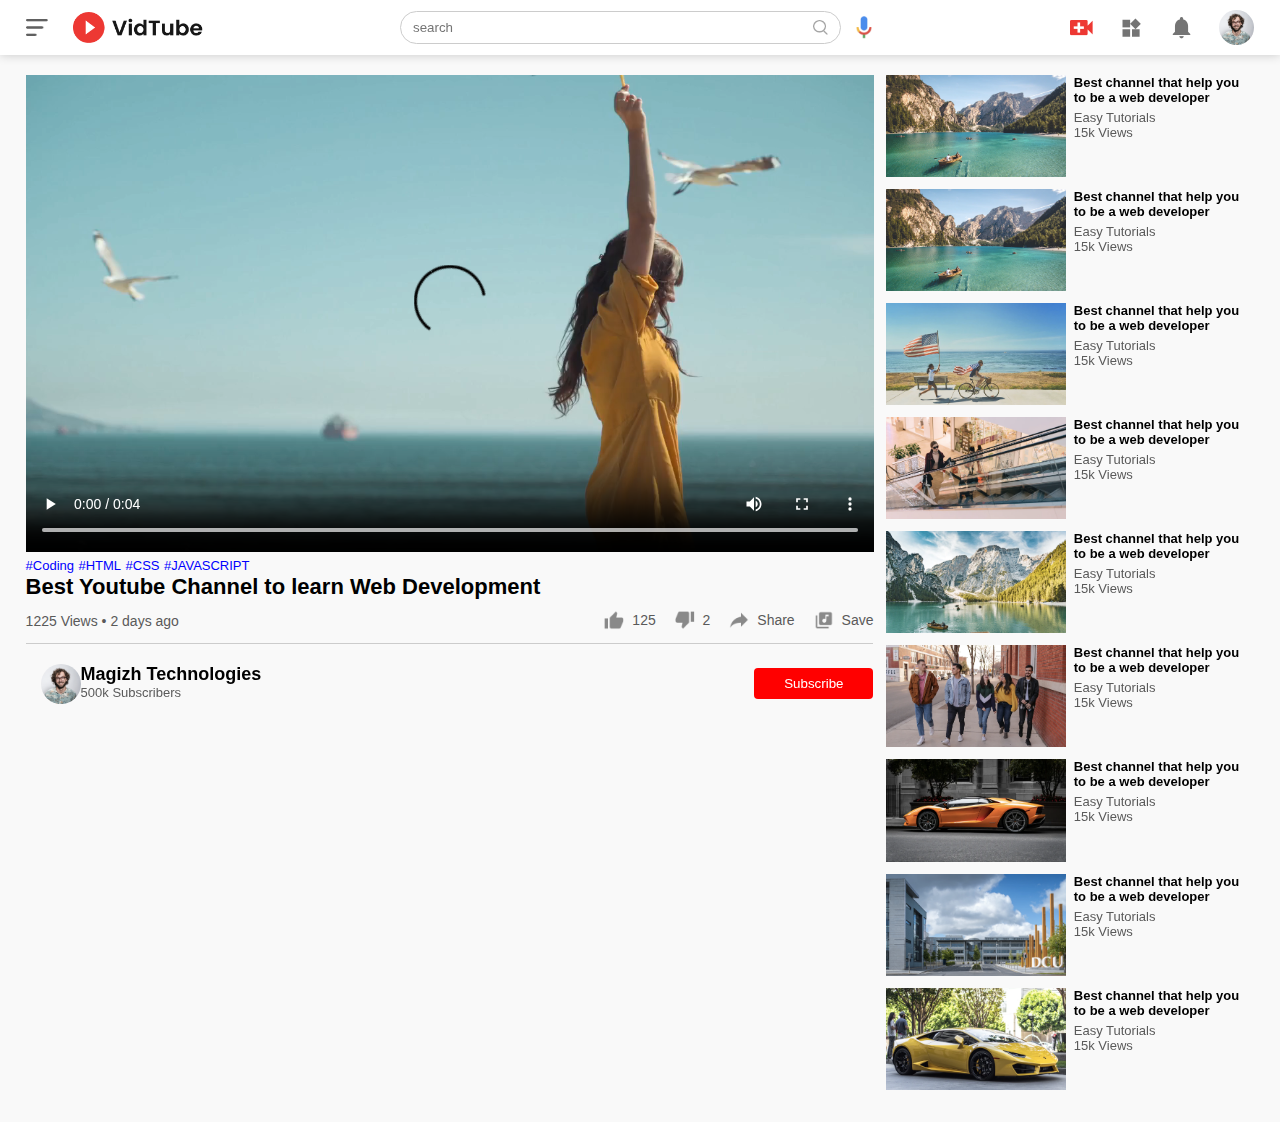
==== playvideo.html @ 8287a052 "Added  till 1.40" ====
<!DOCTYPE html>
<html lang="en">
<head>
    <meta charset="UTF-8">
    <meta name="viewport" content="width=device-width, initial-scale=1.0">
    <title>Play Video - Magizh Technologies</title>
    <link rel="stylesheet" href="style.css">
</head>
<body>

    <nav class="flex-div">
        <div class="nav-left flex-div">   
        <img src="images/menu.png" alt="" class="menu-icon">    
        <img src="images/logo.png" alt="" class="logo">    
    </div>
    <div class="nav-middle flex-div">   
        <div class="search-box flex-div">
            <input type="text" placeholder="search">
            <img src="images/search.png" alt="">
        </div>
        <img src="images/voice-search.png" class="mic-icon" alt="">
        
    </div>
    <div class="nav-right flex-div">   
        <img src="images/upload.png" alt="">    
        <img src="images/more.png" alt="">    
        <img src="images/notification.png" alt="">    
        <img src="images/Jack.png" alt="" class="user-icon">    
    </div>
    </nav>
<div class="container play-container">
    <div class="row">
        <div class="play-video">
            <video controls autoplay>
                <source src="images/video.mp4" type="video/mp4">
            </video>

            <div class="tags">
                <a href="">#Coding</a>
                <a href="">#HTML</a>
                <a href="">#CSS</a>
                <a href="">#JAVASCRIPT</a>
            </div>
            <h3>Best Youtube Channel to learn Web Development</h3>
            <div class="play-video-info">
                <p>1225 Views &bull; 2 days ago </p>
                <div>
                    <a href=""><img src="images/like.png" alt="">125</a>
                    <a href=""><img src="images/dislike.png" alt="">2</a>
                    <a href=""><img src="images/share.png" alt="">Share</a>
                    <a href=""><img src="images/save.png" alt="">Save</a>
                </div>
            </div>
            <hr>
            <div class="publisher">
                <img src="images/Jack.png" alt="">
                <div>
                    <p>Magizh Technologies</p>
                    <span>500k Subscribers</span>
                </div>
                <button type="button">Subscribe</button>

            </div>



        </div>
        <div class="right-sidebar">
            <div class="side-video-list">
                <a href="" class="small-thumbnail">

                    <img src="images/thumbnail1.png" alt="">
                </a>
                <div class="vid-info">
                    <a href="" >Best channel that help you to be a web developer</a>
                    <p>Easy Tutorials</p>
                    <p>15k Views</p>

                </div>
            </div>
            <div class="side-video-list">
                <a href="" class="small-thumbnail">

                    <img src="images/thumbnail1.png" alt="">
                </a>
                <div class="vid-info">
                    <a href="" >Best channel that help you to be a web developer</a>
                    <p>Easy Tutorials</p>
                    <p>15k Views</p>

                </div>
            </div>
            <div class="side-video-list">
                <a href="" class="small-thumbnail">

                    <img src="images/thumbnail2.png" alt="">
                </a>
                <div class="vid-info">
                    <a href="" >Best channel that help you to be a web developer</a>
                    <p>Easy Tutorials</p>
                    <p>15k Views</p>

                </div>
            </div>
            <div class="side-video-list">
                <a href="" class="small-thumbnail">

                    <img src="images/thumbnail3.png" alt="">
                </a>
                <div class="vid-info">
                    <a href="" >Best channel that help you to be a web developer</a>
                    <p>Easy Tutorials</p>
                    <p>15k Views</p>

                </div>
            </div>
            <div class="side-video-list">
                <a href="" class="small-thumbnail">

                    <img src="images/thumbnail4.png" alt="">
                </a>
                <div class="vid-info">
                    <a href="" >Best channel that help you to be a web developer</a>
                    <p>Easy Tutorials</p>
                    <p>15k Views</p>

                </div>
            </div>
            <div class="side-video-list">
                <a href="" class="small-thumbnail">

                    <img src="images/thumbnail5.png" alt="">
                </a>
                <div class="vid-info">
                    <a href="" >Best channel that help you to be a web developer</a>
                    <p>Easy Tutorials</p>
                    <p>15k Views</p>

                </div>
            </div>
            <div class="side-video-list">
                <a href="" class="small-thumbnail">

                    <img src="images/thumbnail6.png" alt="">
                </a>
                <div class="vid-info">
                    <a href="" >Best channel that help you to be a web developer</a>
                    <p>Easy Tutorials</p>
                    <p>15k Views</p>

                </div>
            </div>
            <div class="side-video-list">
                <a href="" class="small-thumbnail">

                    <img src="images/thumbnail7.png" alt="">
                </a>
                <div class="vid-info">
                    <a href="" >Best channel that help you to be a web developer</a>
                    <p>Easy Tutorials</p>
                    <p>15k Views</p>

                </div>
            </div>
            <div class="side-video-list">
                <a href="" class="small-thumbnail">

                    <img src="images/thumbnail8.png" alt="">
                </a>
                <div class="vid-info">
                    <a href="" >Best channel that help you to be a web developer</a>
                    <p>Easy Tutorials</p>
                    <p>15k Views</p>

                </div>
            </div>

        </div>
    </div>
</div>


    
</body>
</html>
---- style.css ----
*{
    margin:0;
    padding:0;
    font-family: 'poppins',sans-serif;
    box-sizing: border-box;

}

a{
    text-decoration: none;
    color:#5a5a5a;
}

img{
    cursor: pointer;

}

.flex-div{
    display: flex;
    align-items: center;
}

nav{
    padding: 10px 2%;
    justify-content: space-between;
    box-shadow: 0 0 10px rgba(0,0,0,0.2);
    background-color: #fff;
    position: sticky;
    top:0;
    z-index: 10;
}

.nav-right img{
    width: 25px;
    margin-right: 25px;

}

.nav-right .user-icon{
    width: 35px;
    border-radius: 50%;
    margin-right: 0;
}

.nav-left .menu-icon{
    width: 22px; 
    margin-right: 25px;
}

.nav-left .logo{
    width: 130px;
}

.nav-middle .mic-icon{
   width: 16px;
}

.nav-middle .search-box{
    border: 1px solid #ccc;
    margin-right: 15px;
    padding: 8px 12px;
    border-radius: 25px;
}


.nav-middle .search-box input{
    width: 400px;
    border: 0;
    outline: 0;
    background: transparent;
}

.nav-middle .search-box img{
    width:15px;

}

/* ------------------------ sidebar --------------------- */
.sidebar{
    background:#fff;
        width:15%;
        height:100vh;
        position:fixed;
        top:0;
        padding-left: 2%;
        padding-top:80px;
}

.shortcut-links a img{
    width: 20px;
    margin-right: 20px;

}

.shortcut-links a{
    display:flex;
    align-items: center;
    margin-bottom: 20px;
    width:fit-content;
    flex-wrap:wrap;
}

.shortcut-links a:first-child{
    color:#ed3833;
}

.sidebar hr{
    border:0;
    height: 1px;
    background: #ccc;
    width:85%;
}

.subscribed-list h3{
    font-size: 13px;
    margin:20px 0;
    color:#5a5a5a;

}
.subscribed-list a{
    display:flex;
    align-items: center;
    margin: bottom 20px;
    width:fit-content;
    flex-wrap: wrap;

}
.subscribed-list a img{
    width:25px;
    border-radius: 50%;
    margin-right: 20px;
}


.small-sidebar{
    width:5%;

}

.small-sidebar a p{
display:none;
}

.small-sidebar h3{
    display:none;
}

.small-sidebar hr{
    width:50%;
    margin-bottom:25px;
}

/* ------------------- main --------------- */
.container{
    background:#f9f9f9;
    padding-left:17%;
    padding-right: 2%;
    padding-top: 20px;
    padding-bottom:20px;
}

.large-container{
    padding-left: 7%;

}

.banner{
    width:100%;
}

.banner img{
    width:100%;
    border-radius: 8px;
}

.list-container{
    display:grid;
    grid-template-columns:repeat(auto-fit,minmax(250px,1fr));
    grid-column-gap:16px ;
    grid-row-gap:30px;
    margin-top:15px;

}

.vid-list .thumbnail{
    width: 100%;
    border-radius:5px ;
}

.vid-list .flex-div{
    align-items:flex-start;
    margin-top:7px    
}

.vid-list .flex-div img{
    width:35px;
    margin-right:10px ;
    border-radius: 50%;
}

.vid-info{
    color:#5a5a5a;
    font-size:13px;
}

.vid-info a{
    color:#000;
    font-weight: 600;
    display:block;
    margin-bottom:5px;
}


@media(max-width:900px){
    .menu-icon{
        display:none;
    }
    .sidebar{
        display:none;
    }
    .container .large-container{
        padding-left: 5%;
        padding-right:5%;
    }
    .nav-right img{
        display:none;
    }
    .nav-right .user-icon{
        display:block;
        width:30px;
    }
    .nav-middle .search-box input{
        width:100px;
    }
    .nav-middle .mic-icon{
        display:none;
    }
    .logo{
        width: 90px;
    }

}

/* --------------------- play video page ----------------- */
.play-container{
    padding-left:2%;
}
.row{
    display:flex;
    justify-content: space-between;
    flex-wrap:wrap;
}

.play-video{
    flex-basis: 69%;
}
.right-sidebar{
    flex-basis:30%;
}
.play-video video{
    width:100%;
}

.side-video-list{
    display:flex;
    justify-content:space-between;
    margin-bottom:8px;
}

.side-video-list img{
    width:100%;
}

.side-video-list .small-thumbnail{
    flex-basis:49%;
}
.side-video-list .vid-info{
    flex-basis:49%
}

.play-video .tags a{
    color:#0000ff;
    font-size: 13px;
}

.play-video h3{
    font-weight:600;
    font-size:22px;

}


.play-video .play-video-info{
    display:flex;
    align-items:center;
    justify-content:space-between;
    margin-top:10px;
    font-size:14px;
    color:#5a5a5a;
}

.play-video .play-video-info a img{
    width: 20px;
    margin-right:8px;
}

.play-video .play-video-info a{
    display:inline-flex;
    align-items:center;
    margin-left:15px;

}


.play-video hr{
    border:0;
    height:1px;
    background:#ccc;
    margin:10px 0px;
}

.publisher{
    display:flex;
    align-items:center;
    margin-top:20px;
}

.publisher div{
    flex:1;
    line-height:18px;

}

.publisher img{
    width: 40px;
    border-radius: 50%;
    margin-left:15px
}

.publisher div p{
    color:#000;
    font-weight:600;
    font-size:18px;   
}
.publisher div span{
    font-size:13px;
    color: #5a5a5a;
}

.publisher button{
    background: red;
    color:#fff;
    padding:8px 30px;
    border:0;
    outline:0;
    border-radius:4px;
    cursor:pointer;
}
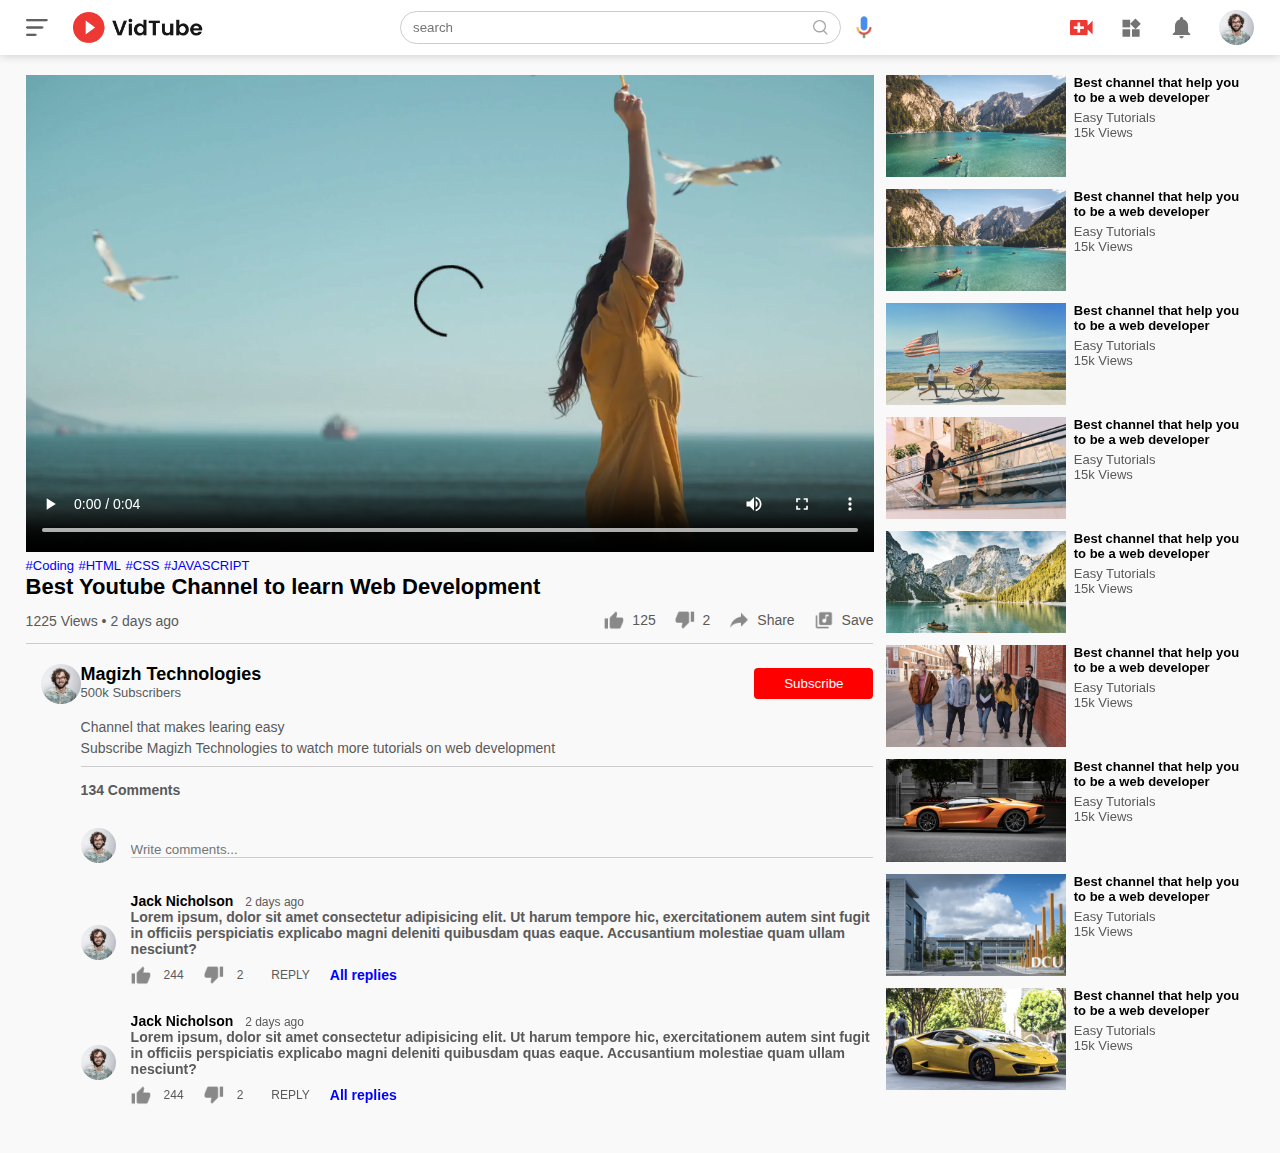
==== commit cd0a4a64: "completed" ====
--- a/playvideo.html
+++ b/playvideo.html
@@ -62,6 +62,58 @@
 
             </div>
 
+            <div class="vid-description">
+                <p>Channel that makes learing easy</p>
+                <p>Subscribe Magizh Technologies to watch more tutorials on web development</p>
+                <hr>
+                <h4>134 Comments</h4>
+
+                <div class="add-comment">
+                    <img src="images/Jack.png" alt="">
+                    <input type="text" placeholder="Write comments...">
+                </div>
+                
+                <div class="old-comment">
+                    <img src="images/Jack.png" alt="">
+                    <div>
+                        <h3>
+                            Jack Nicholson <span> 2 days ago</span>
+                            <p>Lorem ipsum, dolor sit amet consectetur adipisicing elit. Ut harum tempore hic, exercitationem autem sint fugit in officiis perspiciatis explicabo magni deleniti quibusdam quas eaque. Accusantium molestiae quam ullam nesciunt?</p>
+                            <div class="comment-action">
+                                <img src="images/like.png" alt="">
+                                <span>244</span>
+                                <img src="images/dislike.png" alt="">
+                                <span>2</span>
+
+                                <span>REPLY</span>
+                                <a href="">All replies</a>
+                            </div>
+                        </h3>
+                    </div>
+                </div>
+                <div class="old-comment">
+                    <img src="images/Jack.png" alt="">
+                    <div>
+                        <h3>
+                            Jack Nicholson <span> 2 days ago</span>
+                            <p>Lorem ipsum, dolor sit amet consectetur adipisicing elit. Ut harum tempore hic, exercitationem autem sint fugit in officiis perspiciatis explicabo magni deleniti quibusdam quas eaque. Accusantium molestiae quam ullam nesciunt?</p>
+                            <div class="comment-action">
+                                <img src="images/like.png" alt="">
+                                <span>244</span>
+                                <img src="images/dislike.png" alt="">
+                                <span>2</span>
+
+                                <span>REPLY</span>
+                                <a href="">All replies</a>
+                            </div>
+                        </h3>
+                    </div>
+                </div>
+                
+
+
+            </div>
+
 
 
         </div>
--- a/style.css
+++ b/style.css
@@ -357,3 +357,121 @@
     border-radius:4px;
     cursor:pointer;
 }
+
+.vid-description{
+    padding-left: 55px;
+    margin:15px 0;
+}
+
+.vid-description p{
+    font-size: 14px;
+    margin-bottom: 5px;
+    color:#5a5a5a;
+}
+
+.vid-description h4{
+    font-size:14px;
+    color:#5a5a5a;
+    margin-top:15px;
+}
+
+.add-comment{
+    display:flex;
+    align-items:center;
+    margin:30px 0;
+}
+
+.add-comment img{
+    width:35px;
+    border-radius:50%;
+    margin-right:15px;
+}
+
+.add-comment input{
+    border:0;
+    outline:0;
+    border-bottom:1px solid #ccc;
+    width:100%;
+    padding-top:10px;
+    background: transparent;
+}
+
+.old-comment{
+    display:flex;
+    align-items:center;
+    margin:20px 0;
+}
+
+.old-comment img{
+    width:35px;
+    border-radius:50%;
+    margin-right: 15px;
+}
+
+.old-comment h3{
+    font-size : 14px;
+    margin-bottom:2px;
+}
+
+.old-comment h3 span{
+    font-size:12px;
+    color:#5a5a5a;
+    font-weight:500;
+    margin-left:8px;
+}
+
+.old-comment .comment-action{
+    display:flex;
+    align-items:center;
+    margin:8px 0;
+    font-size:14px;
+}
+
+.old-comment .comment-action img{
+    border-radius:0;
+    width: 20px;
+    margin-right: 5px;
+}
+
+
+.old-comment .comment-action span{
+    margin-right:20px;
+    color:#5a5a5a;
+}
+
+.old-comment .comment-action a{
+    color:#0000ff;
+}
+
+
+
+@media (max-width:900px) {
+    .play-video{
+        flex-basis: 100%;
+    }
+    .right-sidebar{
+        flex-basis:100%;
+    }
+    .play-container{
+        padding-left:5%;
+    }
+    .vid-description{
+        padding-left: 0;
+    }
+    .play-video .play-video-info a{
+        margin-left:0;
+        margin-right:15px;
+        margin-top:15px;
+    }
+
+
+
+
+}
+
+
+
+
+
+
+
